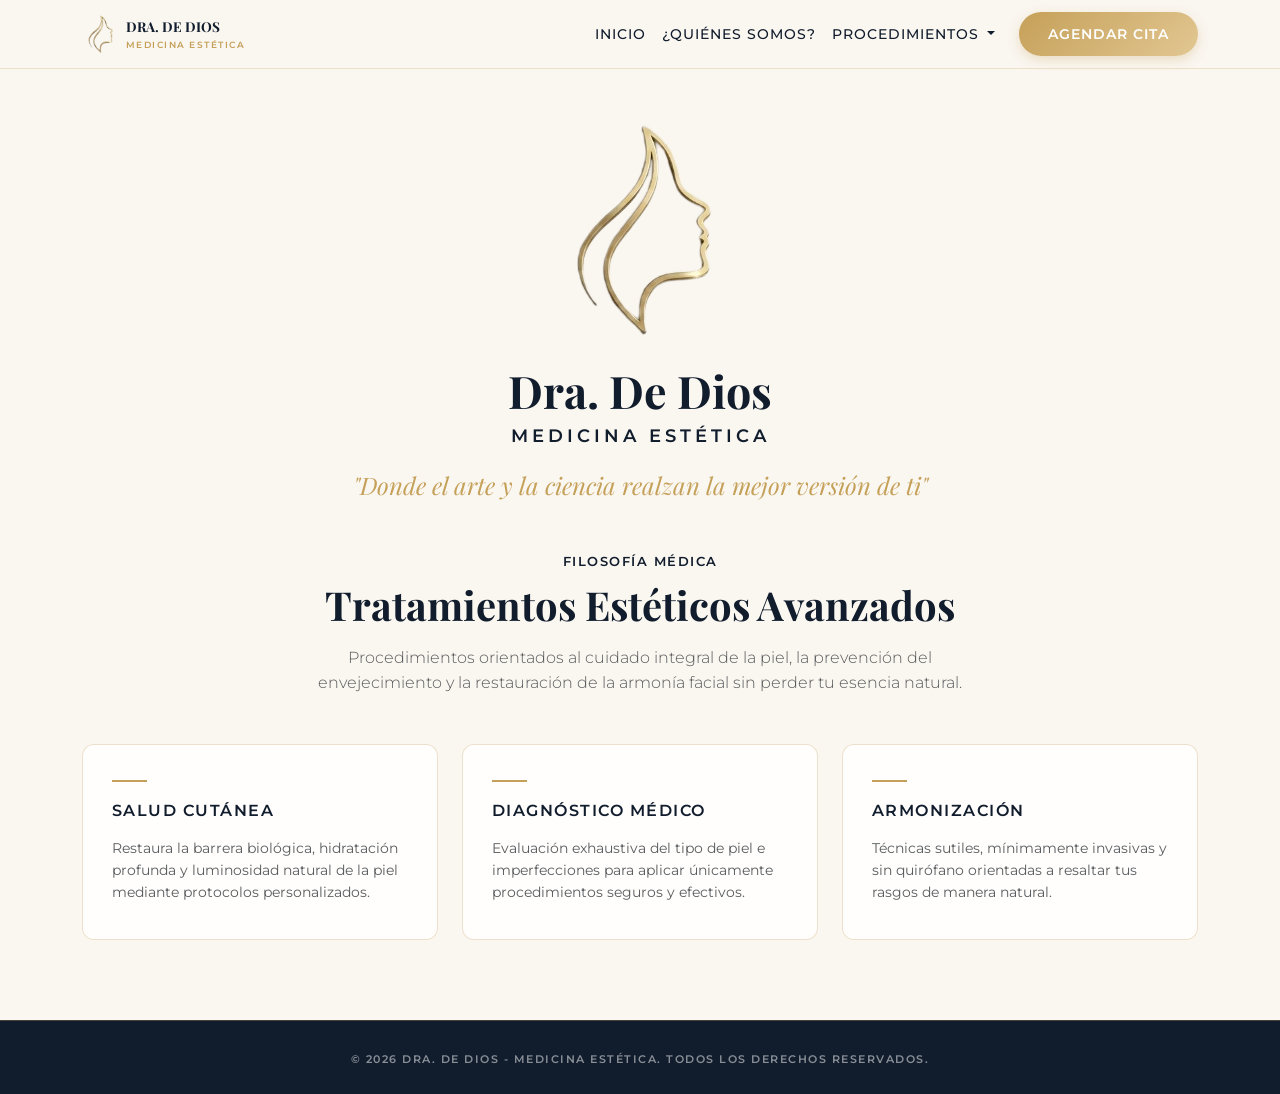
==== index.html @ 8a77b9a0 "Add files via upload" ====
<!DOCTYPE html>
<html lang="es">
<head>
    <meta charset="UTF-8">
    <meta name="viewport" content="width=device-width, initial-scale=1.0">
    <title>Dra. De Dios - Medicina Estética</title>
    <link rel="icon" type="image/png" href="imgs/icono.jpg">
    <link href="https://cdn.jsdelivr.net/npm/bootstrap@5.3.3/dist/css/bootstrap.min.css" rel="stylesheet">
    <link rel="stylesheet" href="estilos-index.css">
</head>
<body>

    <!-- 1. ENCABEZADO Y MENÚ DE NAVEGACIÓN -->
    <header>
        <nav class="navbar navbar-expand-lg navegacion-principal fixed-top">
            <div class="container">
                
                <!-- Logo de la Marca en la Barra -->
                <a class="navbar-brand d-flex align-items-center" href="index.html">
                    <img src="imgs/icono.jpg" alt="LogoDr" class="navegacion-logo-img me-2">
                    <div class="d-none d-sm-block text-start">
                        <span class="d-block fuente-marca fw-bold text-uppercase" style="font-size: 0.85rem;">Dra. De Dios</span>
                        <span class="d-block fuente-subtitulo-etiqueta" style="font-size: 0.55rem; color: var(--color-oro-principal);">Medicina Estética</span>
                    </div>
                </a>

                <!-- Botón de Menú para Móviles -->
                <button class="navbar-toggler" type="button" data-bs-toggle="collapse" data-bs-target="#menuNavegacion">
                    <span class="navbar-toggler-icon"></span>
                </button>

                <!-- Enlaces del Menú -->
                <div class="collapse navbar-collapse" id="menuNavegacion">
                    <ul class="navbar-nav ms-auto align-items-center">
                        <li class="nav-item">
                            <a class="nav-link navegacion-enlace active" href="index.html">Inicio</a>
                        </li>
                        <li class="nav-item">
                            <a class="nav-link navegacion-enlace" href="quienes-somos.html">¿Quiénes Somos?</a>
                        </li>
                        
                        <!-- Menú Desplegable: Procedimientos -->
                        <li class="nav-item dropdown">
                            <a class="nav-link navegacion-enlace dropdown-toggle" href="#" role="button" data-bs-toggle="dropdown">
                                Procedimientos
                            </a>
                            <ul class="dropdown-menu desplegable-menu">
                                <li><a class="dropdown-item desplegable-item" href="faciales.html">Faciales</a></li>
                                <li><a class="dropdown-item desplegable-item" href="skincare.html">Skincare</a></li>
                               <!-- <li><a class="dropdown-item desplegable-item" href="peelings.html">Peelings</a></li> -->
                               <!-- <li><a class="dropdown-item desplegable-item" href="labios.html">Labios</a></li> -->
                               <!-- <li><a class="dropdown-item desplegable-item" href="manchas.html">Manchas</a></li>-->
                            </ul>
                        </li>

                        <!-- Botón Destacado de Contacto -->
                        <li class="nav-item ms-lg-3 mt-2 mt-lg-0">
                            <a class="btn boton-agendar-cita" href="contacto-citas.html">Agendar Cita</a>
                        </li>
                    </ul>
                </div>

            </div>
        </nav>
    </header>

    <!-- 2. SECCIÓN PRINCIPAL DE BIENVENIDA (HERO)  -->
    <section class="seccion-bienvenida container text-center">
        <div class="row justify-content-center">
            <div class="col-lg-8">
                <!-- Logotipo e Identidad -->
                <img src="imgs/icono.jpg" alt="Emblema Dra. De Dios" class="bienvenida-logo-img mb-3">
                <h1 class="fuente-marca bienvenida-nombre-doctora mb-1">Dra. De Dios</h1>
                <p class="fuente-subtitulo-etiqueta bienvenida-especialidad mb-3">Medicina Estética</p>
                
                <!-- Eslogan de la Marca -->
                <p class="fuente-eslogan fs-4 mb-0">"Donde el arte y la ciencia realzan la mejor versión de ti"</p>
            </div>
        </div>
    </section>

    <!-- 3. CONTENIDO GENERAL Y FILOSOFÍA (OVERVIEW) -->
    <main class="seccion-overview container">
        
        <!-- Título de la Sección -->
        <div class="text-center mb-5">
            <span class="fuente-subtitulo-etiqueta d-block mb-2" style="font-size: 0.8rem;">Filosofía Médica</span>
            <h2 class="fuente-titulo-seccion display-6 fw-bold mb-3">Tratamientos Estéticos Avanzados</h2>
            <p class="text-muted mx-auto" style="max-width: 650px; font-weight: 300;">
                Procedimientos orientados al cuidado integral de la piel, la prevención del envejecimiento y la restauración de la armonía facial sin perder tu esencia natural.
            </p>
        </div>

        <!-- Bloques Informativos de Overview -->
        <div class="row g-4">
            
            <!-- Bloque 1: Salud Cutánea -->
            <div class="col-md-4">
                <article class="tarjeta-informativa">
                    <div class="tarjeta-linea-decorativa"></div>
                    <h3 class="fuente-subtitulo-etiqueta h6 mb-3">Salud Cutánea</h3>
                    <p class="text-muted small mb-0">
                        Restaura la barrera biológica, hidratación profunda y luminosidad natural de la piel mediante protocolos personalizados.
                    </p>
                </article>
            </div>

            <!-- Bloque 2: Diagnóstico -->
            <div class="col-md-4">
                <article class="tarjeta-informativa">
                    <div class="tarjeta-linea-decorativa"></div>
                    <h3 class="fuente-subtitulo-etiqueta h6 mb-3">Diagnóstico Médico</h3>
                    <p class="text-muted small mb-0">
                        Evaluación exhaustiva del tipo de piel e imperfecciones para aplicar únicamente procedimientos seguros y efectivos.
                    </p>
                </article>
            </div>

            <!-- Bloque 3: Armonización -->
            <div class="col-md-4">
                <article class="tarjeta-informativa">
                    <div class="tarjeta-linea-decorativa"></div>
                    <h3 class="fuente-subtitulo-etiqueta h6 mb-3">Armonización</h3>
                    <p class="text-muted small mb-0">
                        Técnicas sutiles, mínimamente invasivas y sin quirófano orientadas a resaltar tus rasgos de manera natural.
                    </p>
                </article>
            </div>

        </div>
    </main>

    <!-- FOOTER -->
    <footer class="pie-pagina text-center py-4">
        <div class="container">
            <small class="fuente-subtitulo-etiqueta text-white-50" style="font-size: 0.7rem;">
                &copy; 2026 Dra. De Dios - Medicina Estética. Todos los derechos reservados.
            </small>
        </div>
    </footer>

    <!-- Bootstrap 5 JS Bundle -->
    <script src="https://cdn.jsdelivr.net/npm/bootstrap@5.3.3/dist/js/bootstrap.bundle.min.js"></script>
</body>
</html>
---- estilos-index.css ----
@import url('https://fonts.googleapis.com/css2?family=Montserrat:wght@400;500;600&family=Playfair+Display:ital,wght@0,500;0,700;1,400&display=swap');

/* --- 1. VARIABLES DE DISEÑO --- */
:root {
    --color-oro-principal: #C5A059;
    --color-oro-brillo: #E2C792;
    --color-azul-marino: #111D2D;
    --color-fondo-nude: #FAF6F0;
    --color-tarjeta-bg: rgba(255, 255, 255, 0.85);
    --color-texto-cuerpo: #4A403A;
}

/* --- 2. ESTILOS GENERALES Y TIPOGRAFÍAS --- */
body {
    background-color: var(--color-fondo-nude);
    color: var(--color-texto-cuerpo);
    font-family: 'Montserrat', sans-serif;
    line-height: 1.6;
}

.fuente-marca, 
.fuente-titulo-seccion {
    font-family: 'Playfair Display', serif;
    color: var(--color-azul-marino);
}

.fuente-eslogan {
    font-family: 'Playfair Display', serif;
    font-style: italic;
    color: var(--color-oro-principal);
}

.fuente-subtitulo-etiqueta {
    color: var(--color-azul-marino);
    font-weight: 600;
    text-transform: uppercase;
    letter-spacing: 1.5px;
}

/* --- 3. BARRA DE NAVEGACIÓN --- */
.navegacion-principal {
    background: rgba(250, 246, 240, 0.95);
    backdrop-filter: blur(10px);
    border-bottom: 1px solid rgba(197, 160, 89, 0.25);
}

.navegacion-logo-img {
    height: 42px;
}

.navegacion-enlace {
    color: var(--color-azul-marino) !important;
    font-size: 0.88rem;
    text-transform: uppercase;
    letter-spacing: 1px;
    font-weight: 500;
    transition: color 0.3s ease;
}

.navegacion-enlace:hover, 
.desplegable-item:hover {
    color: var(--color-oro-principal) !important;
}

.desplegable-menu {
    border: 1px solid rgba(197, 160, 89, 0.2);
    box-shadow: 0 10px 25px rgba(0, 0, 0, 0.05);
    border-radius: 8px;
}

/* --- 4. SECCIÓN BIENVENIDA (HERO) --- */
.seccion-bienvenida {
    padding: 7rem 0 3rem;
}

.bienvenida-logo-img {
    max-width: 200px;
}

.bienvenida-nombre-doctora {
    font-size: 2.8rem;
    font-weight: 700;
}

.bienvenida-especialidad {
    font-size: 1.1rem;
    letter-spacing: 4px;
}

/* --- 5. SECCIÓN OVERVIEW / TARJETAS --- */
.seccion-overview {
    padding-bottom: 5rem;
}

.tarjeta-informativa {
    background: var(--color-tarjeta-bg);
    border: 1px solid rgba(197, 160, 89, 0.3);
    border-radius: 12px;
    padding: 2.2rem 1.8rem;
    height: 100%;
    transition: all 0.3s ease;
}

.tarjeta-informativa:hover {
    transform: translateY(-5px);
    background-color: var(--color-oro-principal);
    border-color: var(--color-oro-principal);
    box-shadow: 0 12px 30px rgba(197, 160, 89, 0.15);
}

.tarjeta-informativa:hover .fuente-subtitulo-etiqueta,
.tarjeta-informativa:hover p {
    color: #ffffff !important;
}

.tarjeta-linea-decorativa {
    width: 35px;
    height: 2px;
    background-color: var(--color-oro-principal);
    margin-bottom: 1.2rem;
}

/* --- 7. PÁGINA: QUIÉNES SOMOS --- */
.imagen-doctora {
    border-radius: 16px;
    border: 1px solid rgba(197, 160, 89, 0.3);
    box-shadow: 0 15px 35px rgba(0, 0, 0, 0.08);
    object-fit: cover;
    width: 100%;
    max-height: 520px;
}


.banner-cta {
    background: linear-gradient(135deg, var(--color-azul-marino), #1a2b42);
    border-radius: 16px;
    padding: 3.5rem 2rem;
    border: 1px solid rgba(197, 160, 89, 0.3);
}

/* --- 6. BOTONES Y PIE DE PÁGINA --- */
.boton-agendar-cita {
    background: linear-gradient(135deg, var(--color-oro-principal), var(--color-oro-brillo));
    color: #ffffff;
    border: none;
    padding: 0.75rem 1.8rem;
    border-radius: 50px;
    font-size: 0.85rem;
    text-transform: uppercase;
    letter-spacing: 1px;
    font-weight: 600;
    box-shadow: 0 4px 12px rgba(197, 160, 89, 0.3);
    transition: all 0.10s ease;
}

.boton-agendar-cita:hover {
    box-shadow: 0 6px 18px rgba(197, 160, 89, 0.5);
}

.pie-pagina {
    background-color: var(--color-azul-marino);
    color: var(--color-fondo-nude);
    border-top: 1px solid rgba(197, 160, 89, 0.3);
}
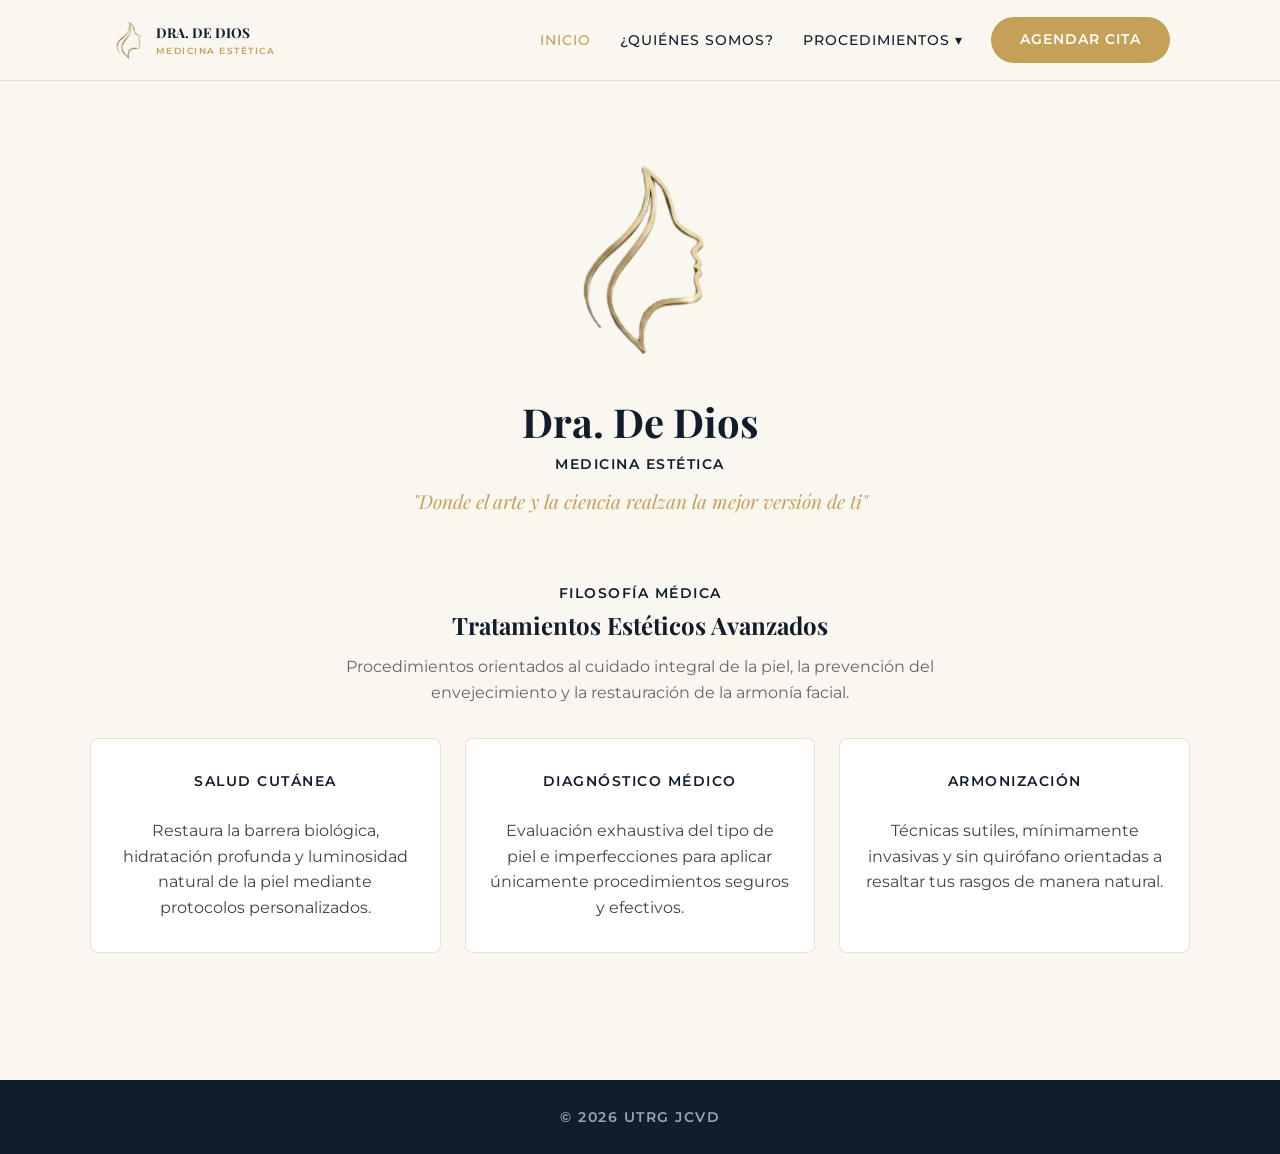
==== commit 6c3d94ee: "update" ====
--- a/index.html
+++ b/index.html
@@ -5,141 +5,93 @@
     <meta name="viewport" content="width=device-width, initial-scale=1.0">
     <title>Dra. De Dios - Medicina Estética</title>
     <link rel="icon" type="image/png" href="imgs/icono.jpg">
-    <link href="https://cdn.jsdelivr.net/npm/bootstrap@5.3.3/dist/css/bootstrap.min.css" rel="stylesheet">
     <link rel="stylesheet" href="estilos-index.css">
 </head>
 <body>
 
-    <!-- 1. ENCABEZADO Y MENÚ DE NAVEGACIÓN -->
-    <header>
-        <nav class="navbar navbar-expand-lg navegacion-principal fixed-top">
-            <div class="container">
+    <header class="barra-navegacion">
+        <div class="contenedor contenedor-nav">
+            
+            <a class="enlace-logo" href="index.html">
+                <img src="imgs/icono.jpg" alt="Logo" class="imagen-logo">
+                <div>
+                    <span class="fuente-titulo titulo-logo">Dra. De Dios</span>
+                    <span class="etiqueta-subtitulo subtitulo-logo">Medicina Estética</span>
+                </div>
+            </a>
+
+            <input type="checkbox" id="check-menu">
+            <label for="check-menu" class="boton-hamburguesa">
+                <span></span>
+                <span></span>
+                <span></span>
+            </label>
+
+            <ul class="lista-menu">
+                <li><a class="enlace-menu activo" href="index.html">Inicio</a></li>
+                <li><a class="enlace-menu" href="quienes-somos.html">¿Quiénes Somos?</a></li>
                 
-                <!-- Logo de la Marca en la Barra -->
-                <a class="navbar-brand d-flex align-items-center" href="index.html">
-                    <img src="imgs/icono.jpg" alt="LogoDr" class="navegacion-logo-img me-2">
-                    <div class="d-none d-sm-block text-start">
-                        <span class="d-block fuente-marca fw-bold text-uppercase" style="font-size: 0.85rem;">Dra. De Dios</span>
-                        <span class="d-block fuente-subtitulo-etiqueta" style="font-size: 0.55rem; color: var(--color-oro-principal);">Medicina Estética</span>
-                    </div>
-                </a>
+                <li class="menu-desplegable">
+                    <a class="enlace-menu" href="#">Procedimientos ▾</a>
+                    <ul class="sub-menu">
+                        <li><a class="enlace-sub-menu" href="faciales.html">Faciales</a></li>
+                        <li><a class="enlace-sub-menu" href="skincare.html">Skincare</a></li>
+                        <!-- <li><a class="dropdown-item desplegable-item" href="peelings.html">Peelings</a></li> -->
+                        <!-- <li><a class="dropdown-item desplegable-item" href="labios.html">Labios</a></li> -->
+                        <!-- <li><a class="dropdown-item desplegable-item" href="manchas.html">Manchas</a></li>-->
+                    </ul>
+                </li>
 
-                <!-- Botón de Menú para Móviles -->
-                <button class="navbar-toggler" type="button" data-bs-toggle="collapse" data-bs-target="#menuNavegacion">
-                    <span class="navbar-toggler-icon"></span>
-                </button>
+                <li><a class="boton-cita" href="contacto-citas.html">Agendar Cita</a></li>
+            </ul>
 
-                <!-- Enlaces del Menú -->
-                <div class="collapse navbar-collapse" id="menuNavegacion">
-                    <ul class="navbar-nav ms-auto align-items-center">
-                        <li class="nav-item">
-                            <a class="nav-link navegacion-enlace active" href="index.html">Inicio</a>
-                        </li>
-                        <li class="nav-item">
-                            <a class="nav-link navegacion-enlace" href="quienes-somos.html">¿Quiénes Somos?</a>
-                        </li>
-                        
-                        <!-- Menú Desplegable: Procedimientos -->
-                        <li class="nav-item dropdown">
-                            <a class="nav-link navegacion-enlace dropdown-toggle" href="#" role="button" data-bs-toggle="dropdown">
-                                Procedimientos
-                            </a>
-                            <ul class="dropdown-menu desplegable-menu">
-                                <li><a class="dropdown-item desplegable-item" href="faciales.html">Faciales</a></li>
-                                <li><a class="dropdown-item desplegable-item" href="skincare.html">Skincare</a></li>
-                               <!-- <li><a class="dropdown-item desplegable-item" href="peelings.html">Peelings</a></li> -->
-                               <!-- <li><a class="dropdown-item desplegable-item" href="labios.html">Labios</a></li> -->
-                               <!-- <li><a class="dropdown-item desplegable-item" href="manchas.html">Manchas</a></li>-->
-                            </ul>
-                        </li>
-
-                        <!-- Botón Destacado de Contacto -->
-                        <li class="nav-item ms-lg-3 mt-2 mt-lg-0">
-                            <a class="btn boton-agendar-cita" href="contacto-citas.html">Agendar Cita</a>
-                        </li>
-                    </ul>
-                </div>
-
-            </div>
-        </nav>
+        </div>
     </header>
 
-    <!-- 2. SECCIÓN PRINCIPAL DE BIENVENIDA (HERO)  -->
-    <section class="seccion-bienvenida container text-center">
-        <div class="row justify-content-center">
-            <div class="col-lg-8">
-                <!-- Logotipo e Identidad -->
-                <img src="imgs/icono.jpg" alt="Emblema Dra. De Dios" class="bienvenida-logo-img mb-3">
-                <h1 class="fuente-marca bienvenida-nombre-doctora mb-1">Dra. De Dios</h1>
-                <p class="fuente-subtitulo-etiqueta bienvenida-especialidad mb-3">Medicina Estética</p>
-                
-                <!-- Eslogan de la Marca -->
-                <p class="fuente-eslogan fs-4 mb-0">"Donde el arte y la ciencia realzan la mejor versión de ti"</p>
-            </div>
-        </div>
+    <section class="seccion-inicio contenedor">
+        <img src="imgs/icono.jpg" alt="Emblema Dra. De Dios" class="logo-bienvenida">
+        <h1 class="fuente-titulo nombre-doctora">Dra. De Dios</h1>
+        <p class="etiqueta-subtitulo">Medicina Estética</p>
+        <p class="fuente-frase">"Donde el arte y la ciencia realzan la mejor versión de ti"</p>
     </section>
 
-    <!-- 3. CONTENIDO GENERAL Y FILOSOFÍA (OVERVIEW) -->
-    <main class="seccion-overview container">
-        
-        <!-- Título de la Sección -->
-        <div class="text-center mb-5">
-            <span class="fuente-subtitulo-etiqueta d-block mb-2" style="font-size: 0.8rem;">Filosofía Médica</span>
-            <h2 class="fuente-titulo-seccion display-6 fw-bold mb-3">Tratamientos Estéticos Avanzados</h2>
-            <p class="text-muted mx-auto" style="max-width: 650px; font-weight: 300;">
-                Procedimientos orientados al cuidado integral de la piel, la prevención del envejecimiento y la restauración de la armonía facial sin perder tu esencia natural.
+    <main class="seccion-contenido contenedor">
+        <div class="centrar-texto">
+            <span class="etiqueta-subtitulo">Filosofía Médica</span>
+            <h2 class="fuente-titulo">Tratamientos Estéticos Avanzados</h2>
+            <p class="texto-explicativo">
+                Procedimientos orientados al cuidado integral de la piel, la prevención del envejecimiento y la restauración de la armonía facial.
             </p>
         </div>
 
-        <!-- Bloques Informativos de Overview -->
-        <div class="row g-4">
-            
-            <!-- Bloque 1: Salud Cutánea -->
-            <div class="col-md-4">
-                <article class="tarjeta-informativa">
-                    <div class="tarjeta-linea-decorativa"></div>
-                    <h3 class="fuente-subtitulo-etiqueta h6 mb-3">Salud Cutánea</h3>
-                    <p class="text-muted small mb-0">
-                        Restaura la barrera biológica, hidratación profunda y luminosidad natural de la piel mediante protocolos personalizados.
-                    </p>
-                </article>
-            </div>
+        <div class="tarjetas-grid">
+            <article class="tarjeta-info centrar-texto">
+                <h3 class="etiqueta-subtitulo">Salud Cutánea</h3>
+                <br>
+                <p>Restaura la barrera biológica, hidratación profunda y luminosidad natural de la piel mediante protocolos personalizados.</p>
+            </article>
 
-            <!-- Bloque 2: Diagnóstico -->
-            <div class="col-md-4">
-                <article class="tarjeta-informativa">
-                    <div class="tarjeta-linea-decorativa"></div>
-                    <h3 class="fuente-subtitulo-etiqueta h6 mb-3">Diagnóstico Médico</h3>
-                    <p class="text-muted small mb-0">
-                        Evaluación exhaustiva del tipo de piel e imperfecciones para aplicar únicamente procedimientos seguros y efectivos.
-                    </p>
-                </article>
-            </div>
+            <article class="tarjeta-info centrar-texto">
+                <h3 class="etiqueta-subtitulo">Diagnóstico Médico</h3>
+                <br>
+                <p>Evaluación exhaustiva del tipo de piel e imperfecciones para aplicar únicamente procedimientos seguros y efectivos.</p>
+            </article>
 
-            <!-- Bloque 3: Armonización -->
-            <div class="col-md-4">
-                <article class="tarjeta-informativa">
-                    <div class="tarjeta-linea-decorativa"></div>
-                    <h3 class="fuente-subtitulo-etiqueta h6 mb-3">Armonización</h3>
-                    <p class="text-muted small mb-0">
-                        Técnicas sutiles, mínimamente invasivas y sin quirófano orientadas a resaltar tus rasgos de manera natural.
-                    </p>
-                </article>
-            </div>
-
+            <article class="tarjeta-info centrar-texto">
+                <h3 class="etiqueta-subtitulo">Armonización</h3>
+                <br>
+                <p>Técnicas sutiles, mínimamente invasivas y sin quirófano orientadas a resaltar tus rasgos de manera natural.</p>
+            </article>
         </div>
     </main>
 
-    <!-- FOOTER -->
-    <footer class="pie-pagina text-center py-4">
-        <div class="container">
-            <small class="fuente-subtitulo-etiqueta text-white-50" style="font-size: 0.7rem;">
-                &copy; 2026 Dra. De Dios - Medicina Estética. Todos los derechos reservados.
+    <footer class="pie-pagina centrar-texto">
+        <div class="contenedor">
+            <small class="etiqueta-subtitulo">
+                &copy; 2026 UTRG JCVD
             </small>
         </div>
     </footer>
 
-    <!-- Bootstrap 5 JS Bundle -->
-    <script src="https://cdn.jsdelivr.net/npm/bootstrap@5.3.3/dist/js/bootstrap.bundle.min.js"></script>
 </body>
 </html>
--- a/estilos-index.css
+++ b/estilos-index.css
@@ -1,164 +1,347 @@
 @import url('https://fonts.googleapis.com/css2?family=Montserrat:wght@400;500;600&family=Playfair+Display:ital,wght@0,500;0,700;1,400&display=swap');
 
-/* --- 1. VARIABLES DE DISEÑO --- */
+* {
+    box-sizing: border-box;
+    margin: 0;
+    padding: 0;
+}
+
 :root {
-    --color-oro-principal: #C5A059;
-    --color-oro-brillo: #E2C792;
-    --color-azul-marino: #111D2D;
-    --color-fondo-nude: #FAF6F0;
-    --color-tarjeta-bg: rgba(255, 255, 255, 0.85);
-    --color-texto-cuerpo: #4A403A;
-}
-
-/* --- 2. ESTILOS GENERALES Y TIPOGRAFÍAS --- */
+    --color-oro: #C5A059;
+    --color-oro-claro: #E2C792;
+    --color-azul: #111D2D;
+    --color-fondo: #FAF6F0;
+    --color-blanco: #ffffff;
+    --color-texto: #4A403A;
+}
+
 body {
-    background-color: var(--color-fondo-nude);
-    color: var(--color-texto-cuerpo);
+    background-color: var(--color-fondo);
+    color: var(--color-texto);
     font-family: 'Montserrat', sans-serif;
     line-height: 1.6;
-}
-
-.fuente-marca, 
-.fuente-titulo-seccion {
+    padding-top: 90px;
+}
+
+.contenedor {
+    max-width: 1100px;
+    margin: 0 auto;
+    padding: 0 20px;
+}
+
+.centrar-texto {
+    text-align: center;
+}
+
+.fuente-titulo {
     font-family: 'Playfair Display', serif;
-    color: var(--color-azul-marino);
-}
-
-.fuente-eslogan {
+    color: var(--color-azul);
+}
+
+.fuente-frase {
     font-family: 'Playfair Display', serif;
     font-style: italic;
-    color: var(--color-oro-principal);
-}
-
-.fuente-subtitulo-etiqueta {
-    color: var(--color-azul-marino);
+    color: var(--color-oro);
+    font-size: 1.2rem;
+    margin-top: 10px;
+}
+
+.etiqueta-subtitulo {
+    color: var(--color-azul);
     font-weight: 600;
     text-transform: uppercase;
     letter-spacing: 1.5px;
-}
-
-/* --- 3. BARRA DE NAVEGACIÓN --- */
-.navegacion-principal {
-    background: rgba(250, 246, 240, 0.95);
-    backdrop-filter: blur(10px);
+    font-size: 0.85rem;
+}
+
+.titulo-logo {
+    display: block;
+    font-weight: bold;
+    text-transform: uppercase;
+    font-size: 0.85rem;
+}
+
+.subtitulo-logo {
+    display: block;
+    font-size: 0.55rem;
+    color: var(--color-oro);
+}
+
+/* NAVEGACIÓN */
+.barra-navegacion {
+    position: fixed;
+    top: 0;
+    left: 0;
+    width: 100%;
+    background-color: var(--color-fondo);
     border-bottom: 1px solid rgba(197, 160, 89, 0.25);
-}
-
-.navegacion-logo-img {
+    z-index: 1000;
+}
+
+.contenedor-nav {
+    display: flex;
+    justify-content: space-between;
+    align-items: center;
+    height: 80px;
+}
+
+.enlace-logo {
+    display: flex;
+    align-items: center;
+    text-decoration: none;
+    color: var(--color-azul);
+    gap: 10px;
+}
+
+.imagen-logo {
     height: 42px;
 }
 
-.navegacion-enlace {
-    color: var(--color-azul-marino) !important;
+#check-menu {
+    display: none;
+}
+
+.boton-hamburguesa {
+    display: none;
+    flex-direction: column;
+    justify-content: space-between;
+    width: 26px;
+    height: 18px;
+    cursor: pointer;
+}
+
+.boton-hamburguesa span {
+    display: block;
+    height: 2px;
+    width: 100%;
+    background-color: var(--color-azul);
+}
+
+.lista-menu {
+    list-style: none;
+    display: flex;
+    align-items: center;
+    gap: 1.8rem;
+}
+
+.enlace-menu {
+    text-decoration: none;
+    color: var(--color-azul);
     font-size: 0.88rem;
     text-transform: uppercase;
     letter-spacing: 1px;
     font-weight: 500;
-    transition: color 0.3s ease;
-}
-
-.navegacion-enlace:hover, 
-.desplegable-item:hover {
-    color: var(--color-oro-principal) !important;
-}
-
-.desplegable-menu {
+}
+
+.enlace-menu:hover, .enlace-menu.activo, .enlace-sub-menu:hover {
+    color: var(--color-oro);
+}
+
+.menu-desplegable {
+    position: relative;
+}
+
+.sub-menu {
+    position: absolute;
+    top: 100%;
+    left: 0;
+    background-color: var(--color-blanco);
+    list-style: none;
+    min-width: 150px;
     border: 1px solid rgba(197, 160, 89, 0.2);
-    box-shadow: 0 10px 25px rgba(0, 0, 0, 0.05);
+    box-shadow: 0 4px 10px rgba(0, 0, 0, 0.05);
+    border-radius: 6px;
+    display: none;
+    padding: 0.5rem 0;
+}
+
+.menu-desplegable:hover .sub-menu {
+    display: block;
+}
+
+.enlace-sub-menu {
+    display: block;
+    padding: 0.5rem 1rem;
+    color: var(--color-azul);
+    text-decoration: none;
+    font-size: 0.85rem;
+}
+
+/* SECCIONES Y CONTENIDO */
+.seccion-inicio {
+    padding: 4rem 0 2rem;
+    text-align: center;
+}
+
+.logo-bienvenida {
+    max-width: 180px;
+    margin-bottom: 1rem;
+}
+
+.nombre-doctora {
+    font-size: 2.5rem;
+}
+
+.seccion-contenido {
+    padding: 2rem 0 4rem;
+}
+
+.texto-explicativo {
+    max-width: 650px;
+    margin: 10px auto 30px;
+    color: #666;
+}
+
+.tarjetas-grid {
+    display: grid;
+    grid-template-columns: repeat(auto-fit, minmax(280px, 1fr));
+    gap: 1.5rem;
+    margin-top: 2rem;
+}
+
+.tarjeta-info {
+    background: var(--color-blanco);
+    border: 1px solid rgba(197, 160, 89, 0.3);
     border-radius: 8px;
-}
-
-/* --- 4. SECCIÓN BIENVENIDA (HERO) --- */
-.seccion-bienvenida {
-    padding: 7rem 0 3rem;
-}
-
-.bienvenida-logo-img {
-    max-width: 200px;
-}
-
-.bienvenida-nombre-doctora {
-    font-size: 2.8rem;
-    font-weight: 700;
-}
-
-.bienvenida-especialidad {
-    font-size: 1.1rem;
-    letter-spacing: 4px;
-}
-
-/* --- 5. SECCIÓN OVERVIEW / TARJETAS --- */
-.seccion-overview {
-    padding-bottom: 5rem;
-}
-
-.tarjeta-informativa {
-    background: var(--color-tarjeta-bg);
+    padding: 2rem 1.5rem;
+    display: flex;
+    flex-direction: column;
+    justify-content: space-between;
+    transition: 0.3s;
+    margin-bottom: 15px;
+    display: block
+}
+
+.tarjeta-info:hover {
+    transform: translateY(-3px);
+    background-color: var(--color-oro);
+    border-color: var(--color-oro);
+    
+}
+
+.tarjeta-info:hover .etiqueta-subtitulo, 
+.tarjeta-info:hover p {
+    color: var(--color-blanco);
+
+}
+
+.imagen-tarjeta {
+    width: 100%;
+    height: 180px;
+    object-fit: cover;
+    border-radius: 6px;
+    margin-bottom: 1rem;
+}
+
+/* SECCIÓN SOBRE MÍ Y CONTACTO */
+.seccion-nosotros {
+    display: grid;
+    grid-template-columns: 1fr 1fr;
+    gap: 2rem;
+    align-items: center;
+    margin: 3rem 0;
+}
+
+.foto-doctora {
+    width: 100%;
+    border-radius: 12px;
     border: 1px solid rgba(197, 160, 89, 0.3);
+}
+
+.cuadro-azul {
+    background-color: var(--color-azul);
+    color: var(--color-blanco);
     border-radius: 12px;
-    padding: 2.2rem 1.8rem;
-    height: 100%;
-    transition: all 0.3s ease;
-}
-
-.tarjeta-informativa:hover {
-    transform: translateY(-5px);
-    background-color: var(--color-oro-principal);
-    border-color: var(--color-oro-principal);
-    box-shadow: 0 12px 30px rgba(197, 160, 89, 0.15);
-}
-
-.tarjeta-informativa:hover .fuente-subtitulo-etiqueta,
-.tarjeta-informativa:hover p {
-    color: #ffffff !important;
-}
-
-.tarjeta-linea-decorativa {
-    width: 35px;
-    height: 2px;
-    background-color: var(--color-oro-principal);
-    margin-bottom: 1.2rem;
-}
-
-/* --- 7. PÁGINA: QUIÉNES SOMOS --- */
-.imagen-doctora {
-    border-radius: 16px;
-    border: 1px solid rgba(197, 160, 89, 0.3);
-    box-shadow: 0 15px 35px rgba(0, 0, 0, 0.08);
-    object-fit: cover;
-    width: 100%;
-    max-height: 520px;
-}
-
-
-.banner-cta {
-    background: linear-gradient(135deg, var(--color-azul-marino), #1a2b42);
-    border-radius: 16px;
-    padding: 3.5rem 2rem;
-    border: 1px solid rgba(197, 160, 89, 0.3);
-}
-
-/* --- 6. BOTONES Y PIE DE PÁGINA --- */
-.boton-agendar-cita {
-    background: linear-gradient(135deg, var(--color-oro-principal), var(--color-oro-brillo));
-    color: #ffffff;
+    padding: 3rem 1.5rem;
+    margin: 3rem 0;
+}
+
+.cuadro-azul p {
+    margin: 10px 0 20px;
+    opacity: 0.8;
+}
+
+.boton-cita {
+    background-color: var(--color-oro);
+    color: var(--color-blanco);
+    text-decoration: none;
     border: none;
     padding: 0.75rem 1.8rem;
-    border-radius: 50px;
+    border-radius: 30px;
     font-size: 0.85rem;
     text-transform: uppercase;
     letter-spacing: 1px;
     font-weight: 600;
-    box-shadow: 0 4px 12px rgba(197, 160, 89, 0.3);
-    transition: all 0.10s ease;
-}
-
-.boton-agendar-cita:hover {
-    box-shadow: 0 6px 18px rgba(197, 160, 89, 0.5);
-}
-
+    display: inline-block;
+    transition: 0.2s;
+}
+
+.boton-cita:hover {
+    background-color: var(--color-oro-claro);
+}
+
+.contacto-grid {
+    display: grid;
+    grid-template-columns: 1fr 1fr;
+    gap: 2rem;
+    margin: 2rem 0 4rem;
+}
+
+.bloque-horario {
+    margin-bottom: 1rem;
+}
+
+.mapa-iframe iframe {
+    width: 100%;
+    height: 145px;
+    border: none;
+    border-radius: 6px;
+    margin-bottom: 1rem;
+}
+
+/* PIE DE PÁGINA */
 .pie-pagina {
-    background-color: var(--color-azul-marino);
-    color: var(--color-fondo-nude);
-    border-top: 1px solid rgba(197, 160, 89, 0.3);
+    background-color: var(--color-azul);
+    padding: 1.5rem 0;
+    margin-top: 3rem;
+}
+
+.pie-pagina small {
+    color: rgba(255, 255, 255, 0.6);
+}
+
+/* MÓVIL */
+@media (max-width: 768px) {
+    .boton-hamburguesa {
+        display: flex;
+    }
+
+    .lista-menu {
+        display: none;
+        position: absolute;
+        top: 100%;
+        left: 0;
+        width: 100%;
+        background-color: var(--color-fondo);
+        flex-direction: column;
+        padding: 1.5rem 0;
+        box-shadow: 0 4px 10px rgba(0, 0, 0, 0.05);
+    }
+
+    #check-menu:checked ~ .lista-menu {
+        display: flex;
+    }
+
+    .sub-menu {
+        position: static;
+        box-shadow: none;
+        background: transparent;
+        border: none;
+        text-align: center;
+    }
+
+    .seccion-nosotros,
+    .contacto-grid {
+        grid-template-columns: 1fr;
+    }
 }
